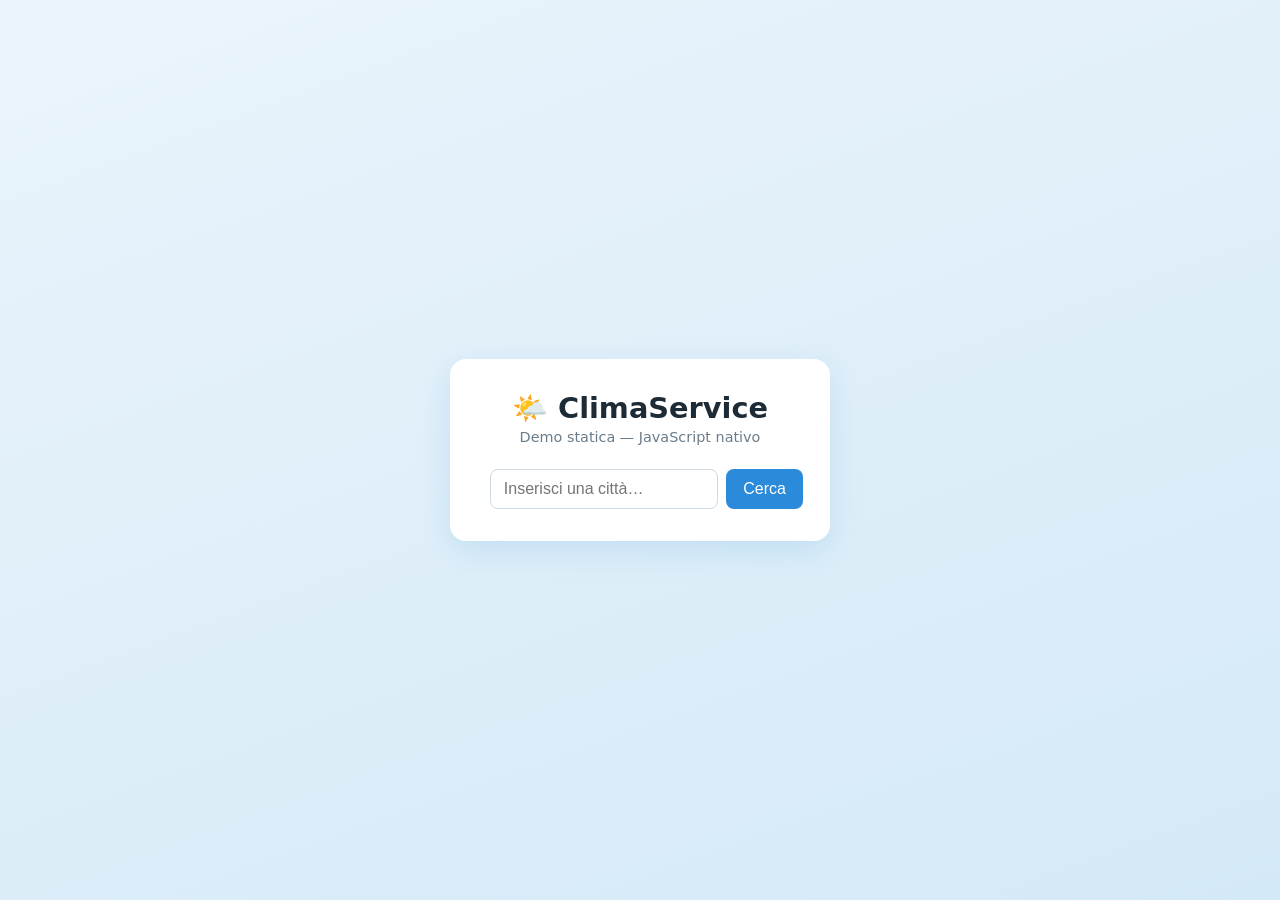
==== index.html @ bad56862 "Initial commit: minimal static ClimaService demo Co-Authored-By: Claude Opus 4.8 (1M context) <norep" ====
<!DOCTYPE html>
<html lang="it">
<head>
  <meta charset="UTF-8" />
  <meta name="viewport" content="width=device-width, initial-scale=1.0" />
  <title>ClimaService</title>
  <link rel="stylesheet" href="style.css" />
</head>
<body>
  <main class="card">
    <h1>🌤️ ClimaService</h1>
    <p class="subtitle">Demo statica — JavaScript nativo</p>

    <form id="search-form" autocomplete="off">
      <input
        type="text"
        id="city"
        placeholder="Inserisci una città…"
        aria-label="Città"
        required
      />
      <button type="submit">Cerca</button>
    </form>

    <section id="result" class="result" hidden>
      <h2 id="result-city"></h2>
      <p id="result-temp" class="temp"></p>
      <p id="result-desc" class="desc"></p>
    </section>
  </main>

  <script src="script.js"></script>
</body>
</html>
---- style.css ----
:root {
  --bg: #eaf4fb;
  --card: #ffffff;
  --accent: #2b8ad9;
  --text: #1c2b36;
  --muted: #6b7c8a;
}

* {
  box-sizing: border-box;
}

body {
  margin: 0;
  min-height: 100vh;
  display: flex;
  align-items: center;
  justify-content: center;
  font-family: system-ui, -apple-system, "Segoe UI", Roboto, sans-serif;
  background: linear-gradient(160deg, var(--bg), #d4e9f7);
  color: var(--text);
}

.card {
  background: var(--card);
  padding: 2rem 2.5rem;
  border-radius: 16px;
  box-shadow: 0 10px 30px rgba(43, 138, 217, 0.15);
  width: min(90vw, 380px);
  text-align: center;
}

h1 {
  margin: 0;
  font-size: 1.8rem;
}

.subtitle {
  color: var(--muted);
  margin: 0.25rem 0 1.5rem;
  font-size: 0.9rem;
}

form {
  display: flex;
  gap: 0.5rem;
}

input {
  flex: 1;
  padding: 0.6rem 0.8rem;
  border: 1px solid #cdd9e3;
  border-radius: 8px;
  font-size: 1rem;
}

input:focus {
  outline: none;
  border-color: var(--accent);
}

button {
  padding: 0.6rem 1.1rem;
  border: none;
  border-radius: 8px;
  background: var(--accent);
  color: #fff;
  font-size: 1rem;
  cursor: pointer;
  transition: background 0.15s ease;
}

button:hover {
  background: #2173b8;
}

.result {
  margin-top: 1.5rem;
  padding-top: 1.25rem;
  border-top: 1px solid #eef2f5;
}

.result h2 {
  margin: 0 0 0.25rem;
}

.temp {
  font-size: 2.5rem;
  font-weight: 700;
  margin: 0.25rem 0;
  color: var(--accent);
}

.desc {
  color: var(--muted);
  margin: 0;
  text-transform: capitalize;
}
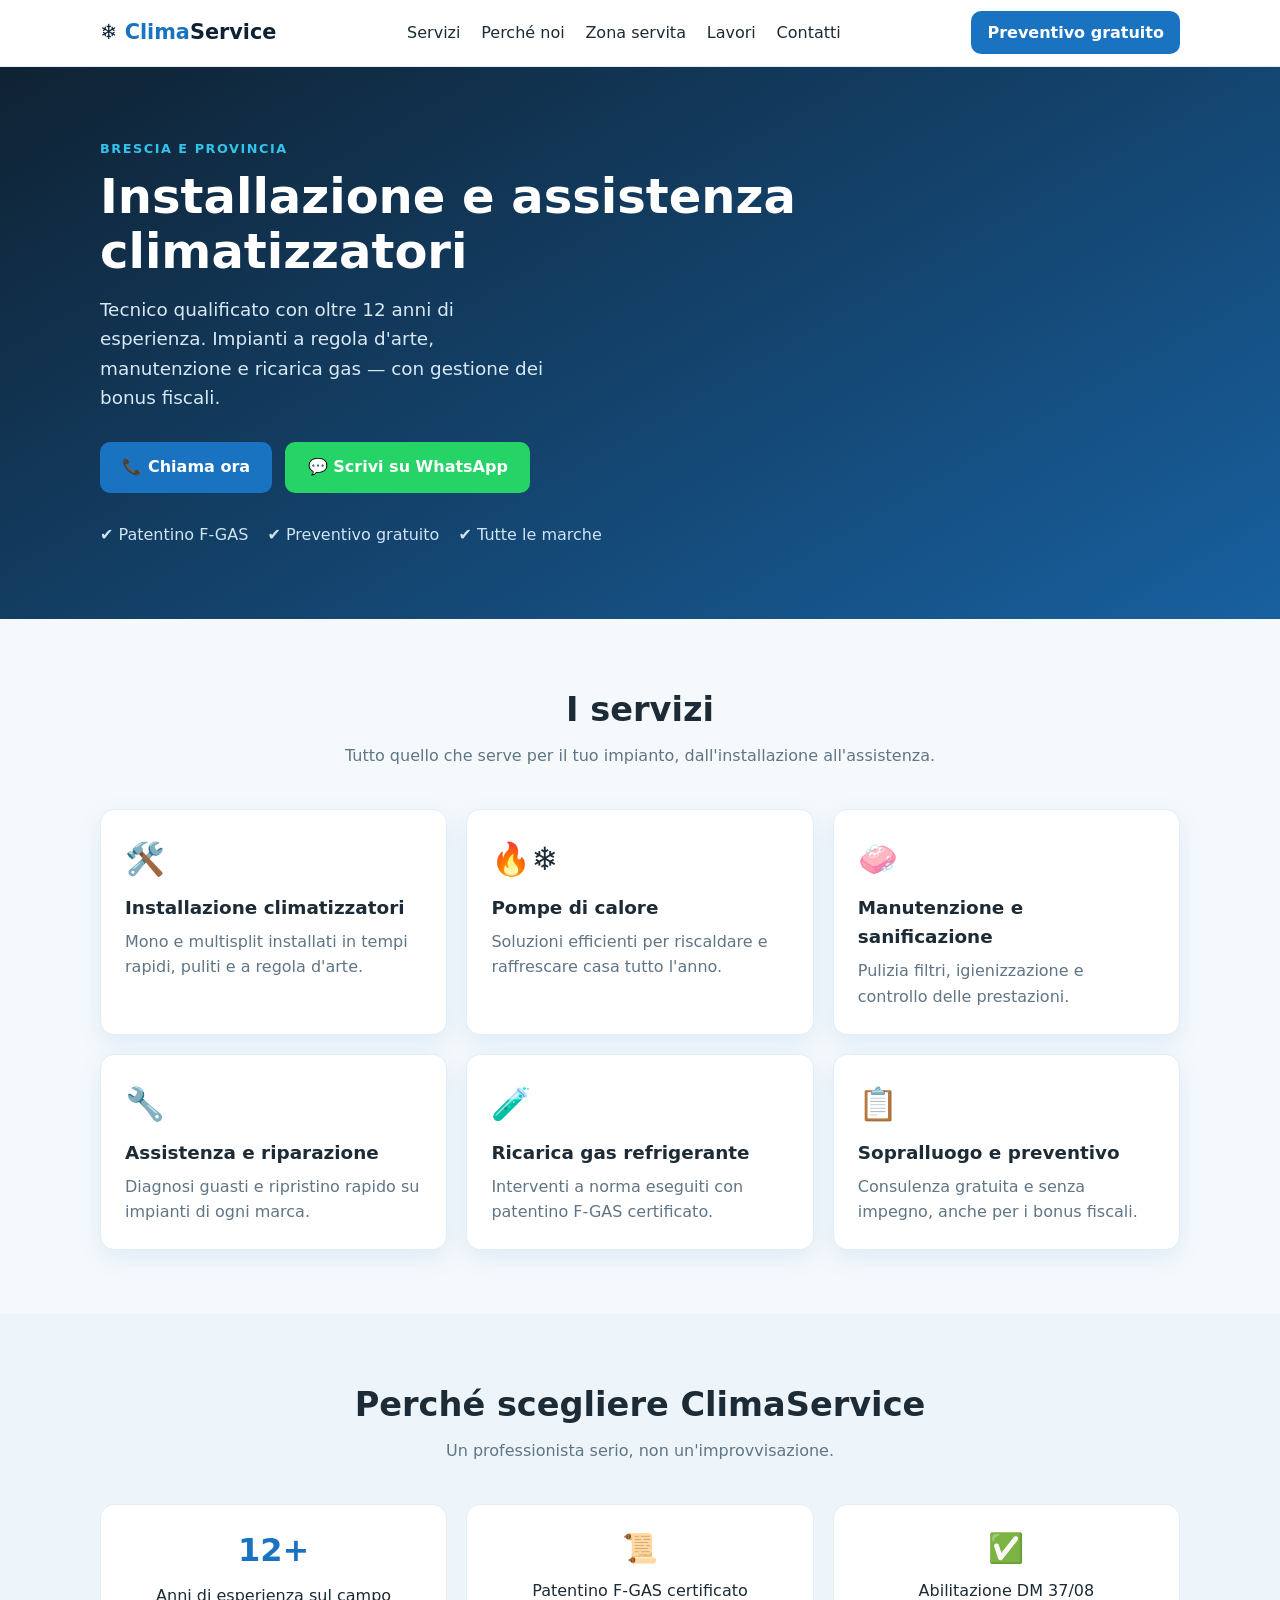
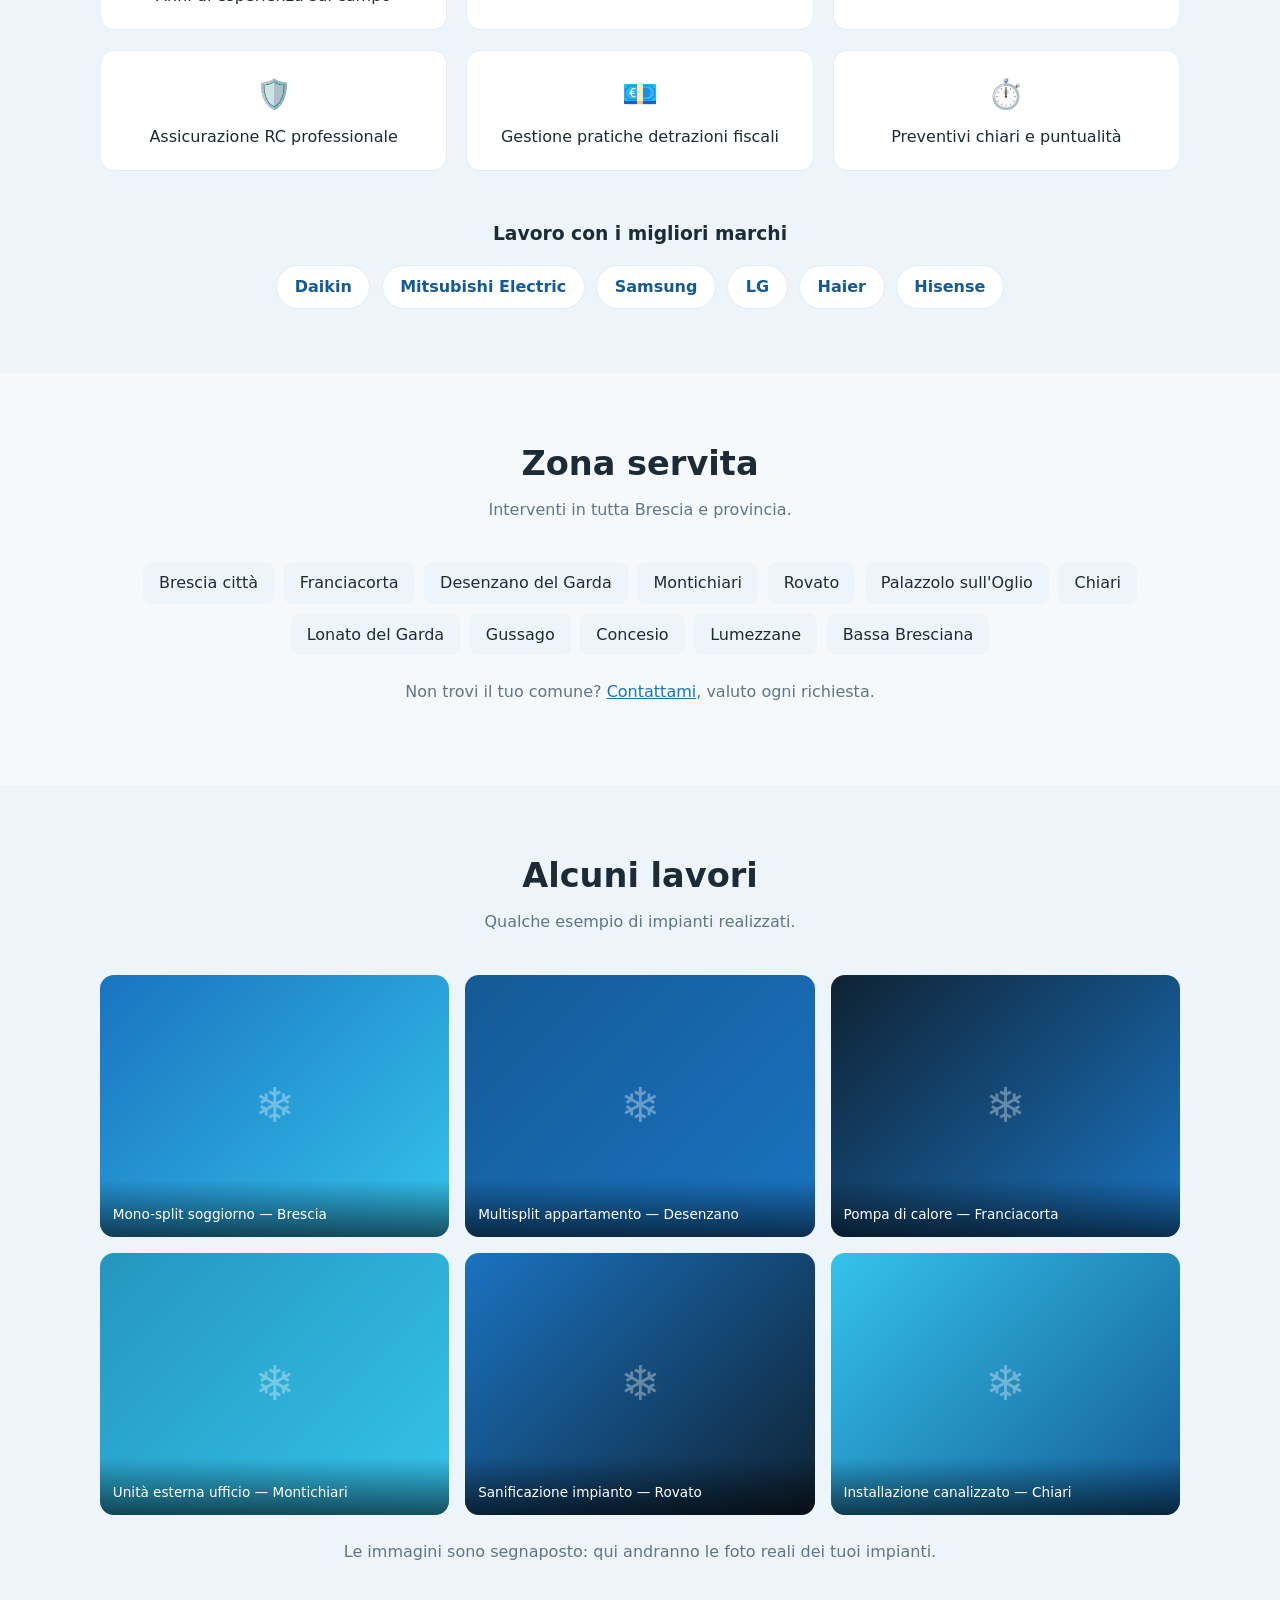
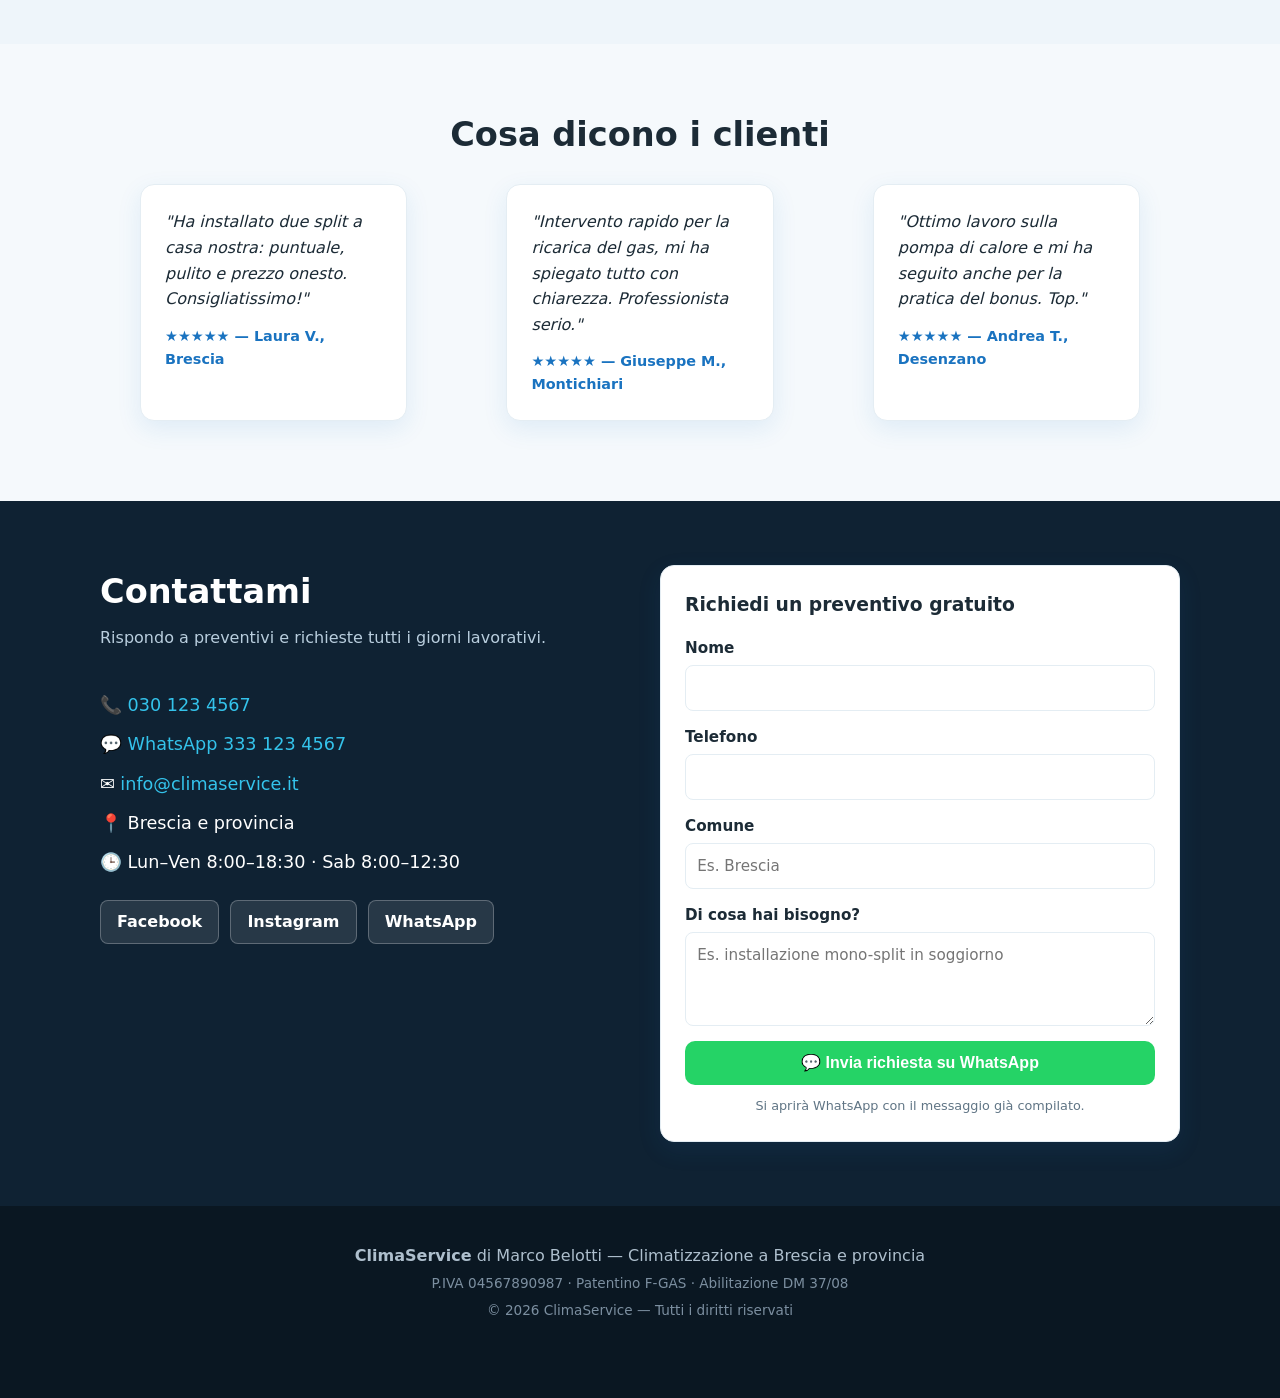
==== commit 4b82bc40: "feat: sito vetrina installatore climatizzatori (Brescia) One-page mobile-first con servizi, trust si" ====
--- a/index.html
+++ b/index.html
@@ -3,31 +3,224 @@
 <head>
   <meta charset="UTF-8" />
   <meta name="viewport" content="width=device-width, initial-scale=1.0" />
-  <title>ClimaService</title>
+  <title>ClimaService — Installazione e assistenza climatizzatori a Brescia</title>
+  <meta name="description" content="Marco Belotti, tecnico installatore di climatizzatori e pompe di calore a Brescia e provincia. Installazione, manutenzione, ricarica gas F-GAS e gestione bonus fiscali. Preventivo gratuito." />
   <link rel="stylesheet" href="style.css" />
 </head>
 <body>
-  <main class="card">
-    <h1>🌤️ ClimaService</h1>
-    <p class="subtitle">Demo statica — JavaScript nativo</p>
-
-    <form id="search-form" autocomplete="off">
-      <input
-        type="text"
-        id="city"
-        placeholder="Inserisci una città…"
-        aria-label="Città"
-        required
-      />
-      <button type="submit">Cerca</button>
-    </form>
-
-    <section id="result" class="result" hidden>
-      <h2 id="result-city"></h2>
-      <p id="result-temp" class="temp"></p>
-      <p id="result-desc" class="desc"></p>
-    </section>
-  </main>
+
+  <!-- ===== Header ===== -->
+  <header class="site-header" id="top">
+    <div class="container header-inner">
+      <a href="#top" class="logo">❄ <span>Clima</span>Service</a>
+      <nav class="nav" id="nav">
+        <a href="#servizi">Servizi</a>
+        <a href="#perche">Perché noi</a>
+        <a href="#zona">Zona servita</a>
+        <a href="#lavori">Lavori</a>
+        <a href="#contatti">Contatti</a>
+      </nav>
+      <a href="#contatti" class="btn btn-primary header-cta">Preventivo gratuito</a>
+      <button class="nav-toggle" id="nav-toggle" aria-label="Apri menu" aria-expanded="false">☰</button>
+    </div>
+  </header>
+
+  <!-- ===== Hero ===== -->
+  <section class="hero">
+    <div class="container hero-inner">
+      <p class="eyebrow">Brescia e provincia</p>
+      <h1>Installazione e assistenza climatizzatori</h1>
+      <p class="lead">
+        Tecnico qualificato con oltre 12 anni di esperienza. Impianti a regola
+        d'arte, manutenzione e ricarica gas — con gestione dei bonus fiscali.
+      </p>
+      <div class="hero-actions">
+        <a href="tel:+390301234567" class="btn btn-primary">📞 Chiama ora</a>
+        <a href="https://wa.me/393331234567" class="btn btn-whatsapp">💬 Scrivi su WhatsApp</a>
+      </div>
+      <ul class="hero-badges">
+        <li>✔ Patentino F-GAS</li>
+        <li>✔ Preventivo gratuito</li>
+        <li>✔ Tutte le marche</li>
+      </ul>
+    </div>
+  </section>
+
+  <!-- ===== Servizi ===== -->
+  <section id="servizi" class="section">
+    <div class="container">
+      <h2 class="section-title">I servizi</h2>
+      <p class="section-sub">Tutto quello che serve per il tuo impianto, dall'installazione all'assistenza.</p>
+      <div class="grid grid-3">
+        <article class="card service">
+          <div class="service-icon">🛠️</div>
+          <h3>Installazione climatizzatori</h3>
+          <p>Mono e multisplit installati in tempi rapidi, puliti e a regola d'arte.</p>
+        </article>
+        <article class="card service">
+          <div class="service-icon">🔥❄️</div>
+          <h3>Pompe di calore</h3>
+          <p>Soluzioni efficienti per riscaldare e raffrescare casa tutto l'anno.</p>
+        </article>
+        <article class="card service">
+          <div class="service-icon">🧼</div>
+          <h3>Manutenzione e sanificazione</h3>
+          <p>Pulizia filtri, igienizzazione e controllo delle prestazioni.</p>
+        </article>
+        <article class="card service">
+          <div class="service-icon">🔧</div>
+          <h3>Assistenza e riparazione</h3>
+          <p>Diagnosi guasti e ripristino rapido su impianti di ogni marca.</p>
+        </article>
+        <article class="card service">
+          <div class="service-icon">🧪</div>
+          <h3>Ricarica gas refrigerante</h3>
+          <p>Interventi a norma eseguiti con patentino F-GAS certificato.</p>
+        </article>
+        <article class="card service">
+          <div class="service-icon">📋</div>
+          <h3>Sopralluogo e preventivo</h3>
+          <p>Consulenza gratuita e senza impegno, anche per i bonus fiscali.</p>
+        </article>
+      </div>
+    </div>
+  </section>
+
+  <!-- ===== Perché noi ===== -->
+  <section id="perche" class="section section-alt">
+    <div class="container">
+      <h2 class="section-title">Perché scegliere ClimaService</h2>
+      <p class="section-sub">Un professionista serio, non un'improvvisazione.</p>
+      <div class="grid grid-3">
+        <div class="feature"><span class="feature-num">12+</span><p>Anni di esperienza sul campo</p></div>
+        <div class="feature"><span class="feature-ico">📜</span><p>Patentino F-GAS certificato</p></div>
+        <div class="feature"><span class="feature-ico">✅</span><p>Abilitazione DM 37/08</p></div>
+        <div class="feature"><span class="feature-ico">🛡️</span><p>Assicurazione RC professionale</p></div>
+        <div class="feature"><span class="feature-ico">💶</span><p>Gestione pratiche detrazioni fiscali</p></div>
+        <div class="feature"><span class="feature-ico">⏱️</span><p>Preventivi chiari e puntualità</p></div>
+      </div>
+
+      <h3 class="brands-title">Lavoro con i migliori marchi</h3>
+      <ul class="brands">
+        <li>Daikin</li>
+        <li>Mitsubishi Electric</li>
+        <li>Samsung</li>
+        <li>LG</li>
+        <li>Haier</li>
+        <li>Hisense</li>
+      </ul>
+    </div>
+  </section>
+
+  <!-- ===== Zona servita ===== -->
+  <section id="zona" class="section">
+    <div class="container">
+      <h2 class="section-title">Zona servita</h2>
+      <p class="section-sub">Interventi in tutta Brescia e provincia.</p>
+      <ul class="zone-list">
+        <li>Brescia città</li>
+        <li>Franciacorta</li>
+        <li>Desenzano del Garda</li>
+        <li>Montichiari</li>
+        <li>Rovato</li>
+        <li>Palazzolo sull'Oglio</li>
+        <li>Chiari</li>
+        <li>Lonato del Garda</li>
+        <li>Gussago</li>
+        <li>Concesio</li>
+        <li>Lumezzane</li>
+        <li>Bassa Bresciana</li>
+      </ul>
+      <p class="zone-note">Non trovi il tuo comune? <a href="#contatti">Contattami</a>, valuto ogni richiesta.</p>
+    </div>
+  </section>
+
+  <!-- ===== Lavori / Gallery ===== -->
+  <section id="lavori" class="section section-alt">
+    <div class="container">
+      <h2 class="section-title">Alcuni lavori</h2>
+      <p class="section-sub">Qualche esempio di impianti realizzati.</p>
+      <div class="gallery">
+        <figure class="shot shot-1"><figcaption>Mono-split soggiorno — Brescia</figcaption></figure>
+        <figure class="shot shot-2"><figcaption>Multisplit appartamento — Desenzano</figcaption></figure>
+        <figure class="shot shot-3"><figcaption>Pompa di calore — Franciacorta</figcaption></figure>
+        <figure class="shot shot-4"><figcaption>Unità esterna ufficio — Montichiari</figcaption></figure>
+        <figure class="shot shot-5"><figcaption>Sanificazione impianto — Rovato</figcaption></figure>
+        <figure class="shot shot-6"><figcaption>Installazione canalizzato — Chiari</figcaption></figure>
+      </div>
+      <p class="zone-note">Le immagini sono segnaposto: qui andranno le foto reali dei tuoi impianti.</p>
+    </div>
+  </section>
+
+  <!-- ===== Recensioni ===== -->
+  <section class="section">
+    <div class="container">
+      <h2 class="section-title">Cosa dicono i clienti</h2>
+      <div class="grid grid-3">
+        <blockquote class="card review">
+          <p>"Ha installato due split a casa nostra: puntuale, pulito e prezzo onesto. Consigliatissimo!"</p>
+          <footer>★★★★★ — Laura V., Brescia</footer>
+        </blockquote>
+        <blockquote class="card review">
+          <p>"Intervento rapido per la ricarica del gas, mi ha spiegato tutto con chiarezza. Professionista serio."</p>
+          <footer>★★★★★ — Giuseppe M., Montichiari</footer>
+        </blockquote>
+        <blockquote class="card review">
+          <p>"Ottimo lavoro sulla pompa di calore e mi ha seguito anche per la pratica del bonus. Top."</p>
+          <footer>★★★★★ — Andrea T., Desenzano</footer>
+        </blockquote>
+      </div>
+    </div>
+  </section>
+
+  <!-- ===== Contatti ===== -->
+  <section id="contatti" class="section section-dark">
+    <div class="container contact-grid">
+      <div class="contact-info">
+        <h2 class="section-title">Contattami</h2>
+        <p class="section-sub light">Rispondo a preventivi e richieste tutti i giorni lavorativi.</p>
+        <ul class="contact-list">
+          <li>📞 <a href="tel:+390301234567">030 123 4567</a></li>
+          <li>💬 <a href="https://wa.me/393331234567">WhatsApp 333 123 4567</a></li>
+          <li>✉️ <a href="mailto:info@climaservice.it">info@climaservice.it</a></li>
+          <li>📍 Brescia e provincia</li>
+          <li>🕒 Lun–Ven 8:00–18:30 · Sab 8:00–12:30</li>
+        </ul>
+        <div class="socials">
+          <a href="#" aria-label="Facebook" class="social">Facebook</a>
+          <a href="#" aria-label="Instagram" class="social">Instagram</a>
+          <a href="https://wa.me/393331234567" aria-label="WhatsApp" class="social">WhatsApp</a>
+        </div>
+      </div>
+
+      <form class="contact-form card" id="contact-form">
+        <h3>Richiedi un preventivo gratuito</h3>
+        <label>Nome <input type="text" id="f-nome" required /></label>
+        <label>Telefono <input type="tel" id="f-tel" required /></label>
+        <label>Comune <input type="text" id="f-comune" placeholder="Es. Brescia" /></label>
+        <label>Di cosa hai bisogno?
+          <textarea id="f-msg" rows="3" placeholder="Es. installazione mono-split in soggiorno"></textarea>
+        </label>
+        <button type="submit" class="btn btn-whatsapp full">💬 Invia richiesta su WhatsApp</button>
+        <p class="form-note">Si aprirà WhatsApp con il messaggio già compilato.</p>
+      </form>
+    </div>
+  </section>
+
+  <!-- ===== Footer ===== -->
+  <footer class="site-footer">
+    <div class="container">
+      <p><strong>ClimaService</strong> di Marco Belotti — Climatizzazione a Brescia e provincia</p>
+      <p class="footer-small">P.IVA 04567890987 · Patentino F-GAS · Abilitazione DM 37/08</p>
+      <p class="footer-small">© 2026 ClimaService — Tutti i diritti riservati</p>
+    </div>
+  </footer>
+
+  <!-- ===== Barra azioni mobile ===== -->
+  <nav class="mobile-bar">
+    <a href="tel:+390301234567">📞 Chiama</a>
+    <a href="https://wa.me/393331234567">💬 WhatsApp</a>
+  </nav>
 
   <script src="script.js"></script>
 </body>
--- a/style.css
+++ b/style.css
@@ -1,98 +1,390 @@
+/* ===== Variabili / palette ===== */
 :root {
-  --bg: #eaf4fb;
+  --primary: #1a73c0;
+  --primary-dark: #145a96;
+  --accent: #34c3eb;
+  --whatsapp: #25d366;
+  --dark: #0f2233;
+  --text: #1c2b36;
+  --muted: #607585;
+  --bg: #f5f9fc;
   --card: #ffffff;
-  --accent: #2b8ad9;
-  --text: #1c2b36;
-  --muted: #6b7c8a;
-}
-
-* {
-  box-sizing: border-box;
-}
+  --line: #e4edf3;
+  --radius: 14px;
+  --shadow: 0 8px 24px rgba(26, 115, 192, 0.10);
+}
+
+* { box-sizing: border-box; }
+
+html { scroll-behavior: smooth; }
 
 body {
   margin: 0;
-  min-height: 100vh;
+  font-family: system-ui, -apple-system, "Segoe UI", Roboto, sans-serif;
+  color: var(--text);
+  background: var(--bg);
+  line-height: 1.6;
+}
+
+.container {
+  width: min(92vw, 1080px);
+  margin: 0 auto;
+}
+
+a { color: var(--primary); }
+
+/* ===== Bottoni ===== */
+.btn {
+  display: inline-block;
+  padding: 0.8rem 1.4rem;
+  border-radius: 10px;
+  font-weight: 600;
+  text-decoration: none;
+  text-align: center;
+  border: none;
+  cursor: pointer;
+  font-size: 1rem;
+  transition: transform 0.12s ease, filter 0.12s ease;
+}
+.btn:hover { filter: brightness(1.05); transform: translateY(-1px); }
+.btn-primary { background: var(--primary); color: #fff; }
+.btn-whatsapp { background: var(--whatsapp); color: #fff; }
+.btn.full { width: 100%; }
+
+/* ===== Header ===== */
+.site-header {
+  position: sticky;
+  top: 0;
+  z-index: 50;
+  background: rgba(255, 255, 255, 0.95);
+  backdrop-filter: blur(8px);
+  border-bottom: 1px solid var(--line);
+}
+.header-inner {
+  display: flex;
+  align-items: center;
+  justify-content: space-between;
+  gap: 1rem;
+  padding: 0.7rem 0;
+}
+.logo {
+  font-size: 1.3rem;
+  font-weight: 800;
+  text-decoration: none;
+  color: var(--dark);
+  white-space: nowrap;
+}
+.logo span { color: var(--primary); }
+.nav { display: flex; gap: 1.3rem; }
+.nav a {
+  text-decoration: none;
+  color: var(--text);
+  font-weight: 500;
+}
+.nav a:hover { color: var(--primary); }
+.header-cta { padding: 0.55rem 1rem; }
+.nav-toggle {
+  display: none;
+  background: none;
+  border: none;
+  font-size: 1.6rem;
+  cursor: pointer;
+  color: var(--dark);
+}
+
+/* ===== Hero ===== */
+.hero {
+  background: linear-gradient(150deg, var(--dark), var(--primary) 130%);
+  color: #fff;
+  padding: 4.5rem 0;
+}
+.eyebrow {
+  text-transform: uppercase;
+  letter-spacing: 0.12em;
+  font-size: 0.8rem;
+  color: var(--accent);
+  margin: 0 0 0.6rem;
+  font-weight: 700;
+}
+.hero h1 {
+  font-size: clamp(1.8rem, 5vw, 3rem);
+  margin: 0 0 1rem;
+  line-height: 1.15;
+}
+.lead {
+  font-size: 1.15rem;
+  max-width: 38ch;
+  color: #d8e8f5;
+  margin: 0 0 1.8rem;
+}
+.hero-actions { display: flex; flex-wrap: wrap; gap: 0.8rem; }
+.hero-badges {
+  list-style: none;
+  display: flex;
+  flex-wrap: wrap;
+  gap: 1.2rem;
+  padding: 0;
+  margin: 1.8rem 0 0;
+  color: #cfe4f3;
+  font-weight: 500;
+}
+
+/* ===== Sezioni ===== */
+.section { padding: 4rem 0; }
+.section-alt { background: #eef5fa; }
+.section-dark { background: var(--dark); color: #fff; }
+.section-title {
+  font-size: clamp(1.5rem, 4vw, 2.1rem);
+  margin: 0 0 0.4rem;
+  text-align: center;
+}
+.section-sub {
+  text-align: center;
+  color: var(--muted);
+  margin: 0 0 2.5rem;
+}
+.section-sub.light { color: #b9cede; }
+
+/* ===== Griglie ===== */
+.grid { display: grid; gap: 1.2rem; }
+.grid-3 { grid-template-columns: repeat(3, 1fr); }
+
+.card {
+  background: var(--card);
+  border: 1px solid var(--line);
+  border-radius: var(--radius);
+  padding: 1.5rem;
+  box-shadow: var(--shadow);
+}
+
+/* ===== Servizi ===== */
+.service-icon { font-size: 2rem; margin-bottom: 0.5rem; }
+.service h3 { margin: 0 0 0.4rem; font-size: 1.15rem; }
+.service p { margin: 0; color: var(--muted); }
+
+/* ===== Feature ===== */
+.feature {
+  background: var(--card);
+  border: 1px solid var(--line);
+  border-radius: var(--radius);
+  padding: 1.3rem;
+  text-align: center;
+}
+.feature p { margin: 0.4rem 0 0; font-weight: 500; }
+.feature-num {
+  font-size: 2rem;
+  font-weight: 800;
+  color: var(--primary);
+}
+.feature-ico { font-size: 1.8rem; }
+
+/* ===== Brands ===== */
+.brands-title { text-align: center; margin: 3rem 0 1rem; }
+.brands {
+  list-style: none;
+  display: flex;
+  flex-wrap: wrap;
+  justify-content: center;
+  gap: 0.7rem;
+  padding: 0;
+  margin: 0;
+}
+.brands li {
+  background: #fff;
+  border: 1px solid var(--line);
+  border-radius: 30px;
+  padding: 0.5rem 1.1rem;
+  font-weight: 600;
+  color: var(--primary-dark);
+}
+
+/* ===== Zona ===== */
+.zone-list {
+  list-style: none;
+  display: flex;
+  flex-wrap: wrap;
+  justify-content: center;
+  gap: 0.6rem;
+  padding: 0;
+  margin: 0 0 1.5rem;
+}
+.zone-list li {
+  background: #eef5fa;
+  border-radius: 8px;
+  padding: 0.5rem 1rem;
+  font-weight: 500;
+}
+.zone-note { text-align: center; color: var(--muted); }
+
+/* ===== Gallery ===== */
+.gallery {
+  display: grid;
+  grid-template-columns: repeat(3, 1fr);
+  gap: 1rem;
+  margin-bottom: 1.5rem;
+}
+.shot {
+  position: relative;
+  margin: 0;
+  aspect-ratio: 4 / 3;
+  border-radius: var(--radius);
+  overflow: hidden;
+  display: flex;
+  align-items: flex-end;
+}
+.shot::before {
+  content: "❄";
+  position: absolute;
+  inset: 0;
   display: flex;
   align-items: center;
   justify-content: center;
-  font-family: system-ui, -apple-system, "Segoe UI", Roboto, sans-serif;
-  background: linear-gradient(160deg, var(--bg), #d4e9f7);
-  color: var(--text);
-}
-
-.card {
-  background: var(--card);
-  padding: 2rem 2.5rem;
-  border-radius: 16px;
-  box-shadow: 0 10px 30px rgba(43, 138, 217, 0.15);
-  width: min(90vw, 380px);
-  text-align: center;
-}
-
-h1 {
-  margin: 0;
-  font-size: 1.8rem;
-}
-
-.subtitle {
+  font-size: 3rem;
+  color: rgba(255, 255, 255, 0.35);
+}
+.shot figcaption {
+  position: relative;
+  width: 100%;
+  background: linear-gradient(transparent, rgba(0, 0, 0, 0.6));
+  color: #fff;
+  font-size: 0.85rem;
+  padding: 1.5rem 0.8rem 0.7rem;
+}
+.shot-1 { background: linear-gradient(135deg, #1a73c0, #34c3eb); }
+.shot-2 { background: linear-gradient(135deg, #145a96, #1a73c0); }
+.shot-3 { background: linear-gradient(135deg, #0f2233, #1a73c0); }
+.shot-4 { background: linear-gradient(135deg, #2596be, #34c3eb); }
+.shot-5 { background: linear-gradient(135deg, #1a73c0, #0f2233); }
+.shot-6 { background: linear-gradient(135deg, #34c3eb, #145a96); }
+
+/* ===== Recensioni ===== */
+.review { font-style: italic; }
+.review p { margin: 0 0 0.8rem; }
+.review footer {
+  font-style: normal;
+  font-weight: 600;
+  color: var(--primary);
+  font-size: 0.9rem;
+}
+
+/* ===== Contatti ===== */
+.contact-grid {
+  display: grid;
+  grid-template-columns: 1fr 1fr;
+  gap: 2.5rem;
+  align-items: start;
+}
+.contact-info .section-title,
+.contact-info .section-sub { text-align: left; }
+.contact-list {
+  list-style: none;
+  padding: 0;
+  margin: 0 0 1.5rem;
+  font-size: 1.1rem;
+}
+.contact-list li { margin-bottom: 0.7rem; }
+.contact-list a { color: var(--accent); text-decoration: none; }
+.contact-list a:hover { text-decoration: underline; }
+.socials { display: flex; gap: 0.7rem; flex-wrap: wrap; }
+.social {
+  background: rgba(255, 255, 255, 0.1);
+  border: 1px solid rgba(255, 255, 255, 0.25);
+  color: #fff;
+  text-decoration: none;
+  padding: 0.5rem 1rem;
+  border-radius: 8px;
+  font-weight: 600;
+}
+.social:hover { background: rgba(255, 255, 255, 0.2); }
+
+.contact-form { color: var(--text); }
+.contact-form h3 { margin: 0 0 1rem; }
+.contact-form label {
+  display: block;
+  font-weight: 600;
+  margin-bottom: 0.9rem;
+  font-size: 0.95rem;
+}
+.contact-form input,
+.contact-form textarea {
+  display: block;
+  width: 100%;
+  margin-top: 0.3rem;
+  padding: 0.6rem 0.7rem;
+  border: 1px solid var(--line);
+  border-radius: 8px;
+  font: inherit;
+  font-weight: 400;
+}
+.contact-form input:focus,
+.contact-form textarea:focus {
+  outline: none;
+  border-color: var(--primary);
+}
+.form-note {
+  font-size: 0.8rem;
   color: var(--muted);
-  margin: 0.25rem 0 1.5rem;
-  font-size: 0.9rem;
-}
-
-form {
-  display: flex;
-  gap: 0.5rem;
-}
-
-input {
-  flex: 1;
-  padding: 0.6rem 0.8rem;
-  border: 1px solid #cdd9e3;
-  border-radius: 8px;
-  font-size: 1rem;
-}
-
-input:focus {
-  outline: none;
-  border-color: var(--accent);
-}
-
-button {
-  padding: 0.6rem 1.1rem;
-  border: none;
-  border-radius: 8px;
-  background: var(--accent);
-  color: #fff;
-  font-size: 1rem;
-  cursor: pointer;
-  transition: background 0.15s ease;
-}
-
-button:hover {
-  background: #2173b8;
-}
-
-.result {
-  margin-top: 1.5rem;
-  padding-top: 1.25rem;
-  border-top: 1px solid #eef2f5;
-}
-
-.result h2 {
-  margin: 0 0 0.25rem;
-}
-
-.temp {
-  font-size: 2.5rem;
-  font-weight: 700;
-  margin: 0.25rem 0;
-  color: var(--accent);
-}
-
-.desc {
-  color: var(--muted);
-  margin: 0;
-  text-transform: capitalize;
-}
+  text-align: center;
+  margin: 0.7rem 0 0;
+}
+
+/* ===== Footer ===== */
+.site-footer {
+  background: #0a1722;
+  color: #aebfcd;
+  text-align: center;
+  padding: 2rem 0 4.5rem;
+}
+.site-footer p { margin: 0.3rem 0; }
+.footer-small { font-size: 0.85rem; color: #7c8fa0; }
+
+/* ===== Barra mobile ===== */
+.mobile-bar { display: none; }
+
+/* ===== Responsive ===== */
+@media (max-width: 820px) {
+  .grid-3,
+  .gallery { grid-template-columns: repeat(2, 1fr); }
+  .contact-grid { grid-template-columns: 1fr; }
+
+  .nav {
+    display: none;
+    position: absolute;
+    top: 100%;
+    left: 0;
+    right: 0;
+    flex-direction: column;
+    background: #fff;
+    border-bottom: 1px solid var(--line);
+    padding: 1rem 6vw;
+    gap: 1rem;
+  }
+  .nav.open { display: flex; }
+  .header-cta { display: none; }
+  .nav-toggle { display: block; }
+
+  .mobile-bar {
+    display: flex;
+    position: fixed;
+    bottom: 0;
+    left: 0;
+    right: 0;
+    z-index: 60;
+  }
+  .mobile-bar a {
+    flex: 1;
+    text-align: center;
+    padding: 0.9rem;
+    color: #fff;
+    text-decoration: none;
+    font-weight: 700;
+  }
+  .mobile-bar a:first-child { background: var(--primary); }
+  .mobile-bar a:last-child { background: var(--whatsapp); }
+}
+
+@media (max-width: 520px) {
+  .grid-3,
+  .gallery { grid-template-columns: 1fr; }
+  .hero { padding: 3rem 0; }
+}
